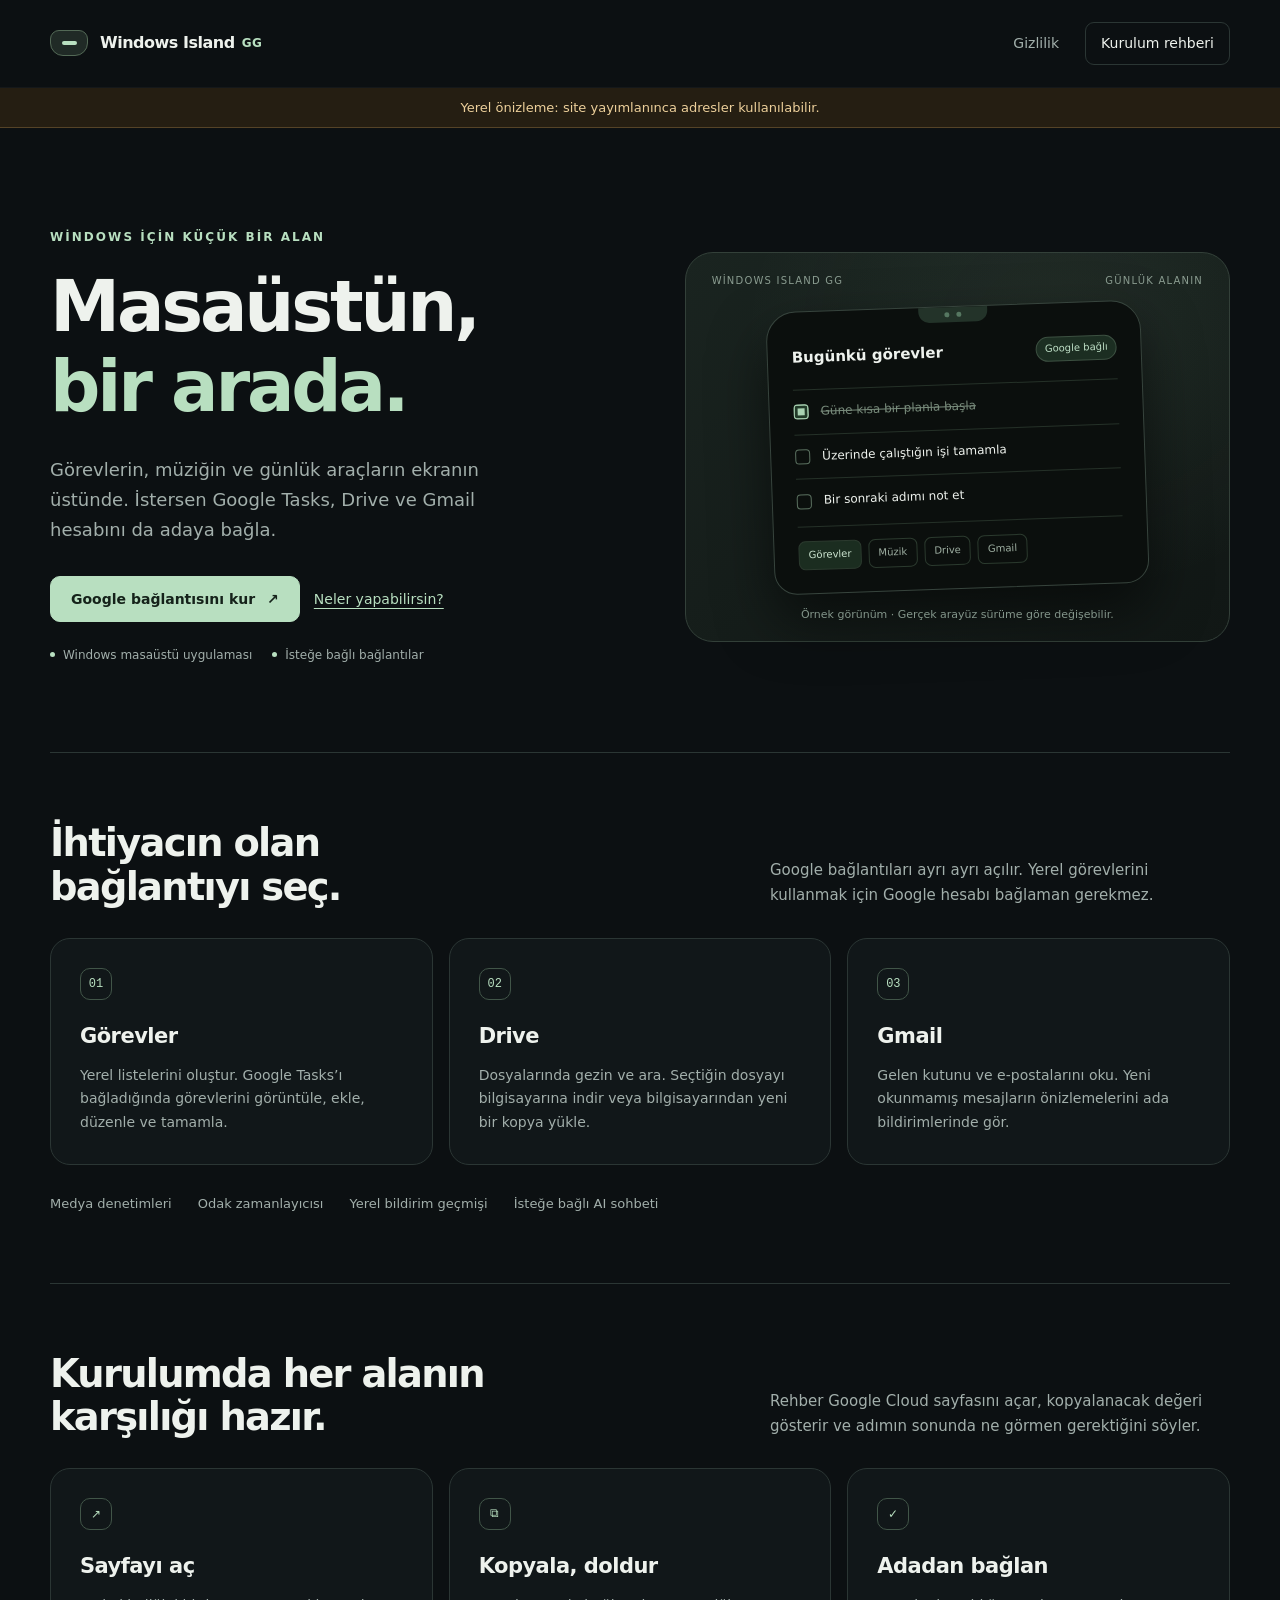
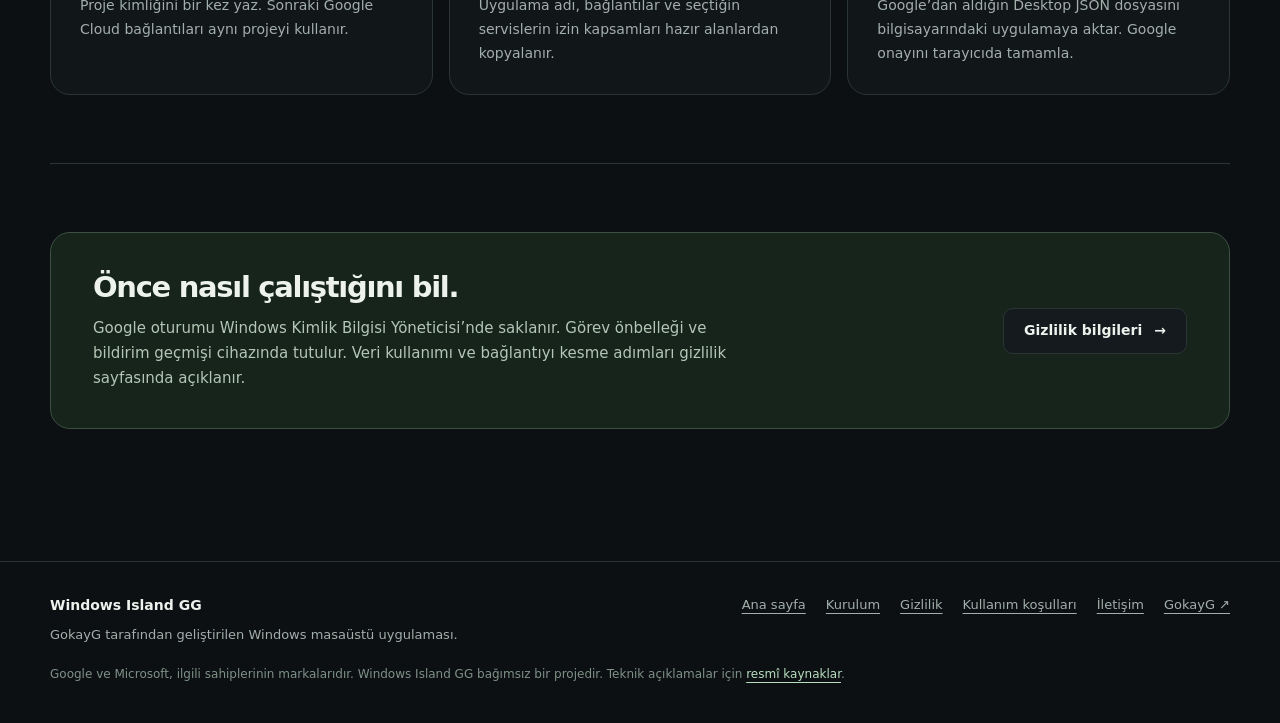
==== index.html @ 5be058dc "Publish Windows Island GG information and Google setup guide" ====
<!doctype html>
<html lang="tr"><head><meta charset="utf-8"><meta name="viewport" content="width=device-width,initial-scale=1"><meta name="theme-color" content="#0c1012"><meta name="description" content="Windows Island GG: görevler, medya ve isteğe bağlı Google bağlantıları için Windows masaüstü adası. Adım adım Google kurulum rehberi."><meta name="referrer" content="strict-origin-when-cross-origin"><title>Masaüstün, bir arada · Windows Island GG</title><link rel="stylesheet" href="assets/site.css"><script src="assets/setup.js" defer></script></head><body><a class="skip-link" href="#main">İçeriğe geç</a>
<header class="site-header"><div class="container header-inner"><a class="brand" href="index.html" aria-label="Windows Island GG ana sayfa"><span class="brand-mark" aria-hidden="true"></span>Windows Island <span>GG</span></a><nav class="header-nav" aria-label="Ana gezinme"><a href="privacy.html" class="hide-mobile">Gizlilik</a><a href="setup.html" class="nav-action">Kurulum rehberi</a></nav></div></header>
<div class="local-preview" data-local-preview hidden>Yerel önizleme: site yayımlanınca adresler kullanılabilir.</div><main id="main"><div class="container"><section class="hero"><div><p class="eyebrow">Windows için küçük bir alan</p><h1>Masaüstün,<br><span>bir arada.</span></h1><p class="hero-description">Görevlerin, müziğin ve günlük araçların ekranın üstünde. İstersen Google Tasks, Drive ve Gmail hesabını da adaya bağla.</p><div class="hero-actions"><a class="button primary" href="setup.html">Google bağlantısını kur <span aria-hidden="true">↗</span></a><a class="text-link" href="#features">Neler yapabilirsin?</a></div><div class="hero-meta"><span>Windows masaüstü uygulaması</span><span>İsteğe bağlı bağlantılar</span></div></div><div class="product-stage" role="img" aria-label="Örnek ada görünümü: görev listesi, müzik, Drive ve Gmail sekmeleri"><div class="stage-top"><span>Windows Island GG</span><span>Günlük alanın</span></div><div class="island-demo" aria-hidden="true"><div class="demo-camera"><i></i><i></i></div><div class="demo-header"><strong>Bugünkü görevler</strong><span class="demo-pill">Google bağlı</span></div><div class="demo-row done">Güne kısa bir planla başla</div><div class="demo-row">Üzerinde çalıştığın işi tamamla</div><div class="demo-row">Bir sonraki adımı not et</div><div class="demo-tabs"><span>Görevler</span><span>Müzik</span><span>Drive</span><span>Gmail</span></div></div><p class="stage-bottom">Örnek görünüm · Gerçek arayüz sürüme göre değişebilir.</p></div></section>
<section class="section" id="features"><div class="section-heading"><h2>İhtiyacın olan<br>bağlantıyı seç.</h2><p>Google bağlantıları ayrı ayrı açılır. Yerel görevlerini kullanmak için Google hesabı bağlaman gerekmez.</p></div><div class="feature-grid"><article class="feature"><span class="feature-number" aria-hidden="true">01</span><h3>Görevler</h3><p>Yerel listelerini oluştur. Google Tasks’ı bağladığında görevlerini görüntüle, ekle, düzenle ve tamamla.</p></article><article class="feature"><span class="feature-number" aria-hidden="true">02</span><h3>Drive</h3><p>Dosyalarında gezin ve ara. Seçtiğin dosyayı bilgisayarına indir veya bilgisayarından yeni bir kopya yükle.</p></article><article class="feature"><span class="feature-number" aria-hidden="true">03</span><h3>Gmail</h3><p>Gelen kutunu ve e-postalarını oku. Yeni okunmamış mesajların önizlemelerini ada bildirimlerinde gör.</p></article></div><div class="quiet-row"><span>Medya denetimleri</span><span>Odak zamanlayıcısı</span><span>Yerel bildirim geçmişi</span><span>İsteğe bağlı AI sohbeti</span></div></section>
<section class="section"><div class="section-heading"><h2>Kurulumda her alanın<br>karşılığı hazır.</h2><p>Rehber Google Cloud sayfasını açar, kopyalanacak değeri gösterir ve adımın sonunda ne görmen gerektiğini söyler.</p></div><div class="feature-grid"><article class="feature"><span class="feature-number" aria-hidden="true">↗</span><h3>Sayfayı aç</h3><p>Proje kimliğini bir kez yaz. Sonraki Google Cloud bağlantıları aynı projeyi kullanır.</p></article><article class="feature"><span class="feature-number" aria-hidden="true">⧉</span><h3>Kopyala, doldur</h3><p>Uygulama adı, bağlantılar ve seçtiğin servislerin izin kapsamları hazır alanlardan kopyalanır.</p></article><article class="feature"><span class="feature-number" aria-hidden="true">✓</span><h3>Adadan bağlan</h3><p>Google’dan aldığın Desktop JSON dosyasını bilgisayarındaki uygulamaya aktar. Google onayını tarayıcıda tamamla.</p></article></div></section>
<section class="section"><div class="callout"><div><h2>Önce nasıl çalıştığını bil.</h2><p>Google oturumu Windows Kimlik Bilgisi Yöneticisi’nde saklanır. Görev önbelleği ve bildirim geçmişi cihazında tutulur. Veri kullanımı ve bağlantıyı kesme adımları gizlilik sayfasında açıklanır.</p></div><a class="button" href="privacy.html">Gizlilik bilgileri <span aria-hidden="true">→</span></a></div></section></div></main><footer class="site-footer"><div class="container"><div class="footer-top"><div class="footer-brand">Windows Island GG<small>GokayG tarafından geliştirilen Windows masaüstü uygulaması.</small></div><nav class="footer-links" aria-label="Alt bilgi"><a href="index.html">Ana sayfa</a><a href="setup.html">Kurulum</a><a href="privacy.html">Gizlilik</a><a href="terms.html">Kullanım koşulları</a><a href="mailto:ggunduz54@gmail.com">İletişim</a><a href="https://github.com/GokayG" target="_blank" rel="noopener noreferrer">GokayG ↗</a></nav></div><p class="footer-meta">Google ve Microsoft, ilgili sahiplerinin markalarıdır. Windows Island GG bağımsız bir projedir. Teknik açıklamalar için <a href="setup.html#sources">resmî kaynaklar</a>.</p></div></footer></body></html>
---- assets/site.css ----
@charset "UTF-8";
:root{color-scheme:dark;--bg:#0c1012;--panel:#141a1d;--panel-soft:#111719;--ink:#eef2ed;--muted:#a2afab;--line:#2b3634;--mint:#b8dfc0;--mint-dark:#17291e;--amber:#edd09b;--radius:20px;font-family:Inter,"Segoe UI",system-ui,-apple-system,BlinkMacSystemFont,sans-serif;font-synthesis:none}
*{box-sizing:border-box}html{scroll-behavior:smooth;scroll-padding-top:100px}body{margin:0;background:var(--bg);color:var(--ink);font-size:16px;line-height:1.65}button,input,textarea{font:inherit}a{color:var(--mint);text-decoration-thickness:1px;text-underline-offset:4px}a:hover{color:#ddf4e0}button,a,input,textarea,summary{touch-action:manipulation}button{cursor:pointer}button:disabled{cursor:default;opacity:.4}a:focus-visible,button:focus-visible,input:focus-visible,textarea:focus-visible,summary:focus-visible{outline:3px solid var(--mint);outline-offset:4px}h1,h2,h3,p{margin:0}h1,h2,h3{line-height:1.13;letter-spacing:-.045em}h1{font-size:clamp(40px,5.5vw,76px);font-weight:620}h2{font-size:clamp(28px,3vw,42px);font-weight:600}h3{font-size:21px;font-weight:600;letter-spacing:-.025em}p+p{margin-top:16px}ul,ol{padding-left:22px}li+li{margin-top:9px}strong{font-weight:650;color:var(--ink)}code{font: .89em "Cascadia Code",Consolas,monospace;overflow-wrap:anywhere}small{font-size:13px}.container{width:min(1180px,calc(100% - 64px));margin:0 auto}.muted{color:var(--muted)}.eyebrow{font-size:12px;text-transform:uppercase;letter-spacing:.17em;font-weight:650;color:var(--mint);margin-bottom:20px}.skip-link{position:fixed;top:8px;left:8px;z-index:100;transform:translateY(-160%);padding:12px 18px;border-radius:10px;background:var(--mint);color:#101913}.skip-link:focus{transform:none}.site-header{height:88px;border-bottom:1px solid #ffffff09;display:flex;align-items:center}.header-inner{display:flex;align-items:center;justify-content:space-between;gap:24px}.brand{display:flex;align-items:center;gap:12px;color:var(--ink);text-decoration:none;font-weight:650;letter-spacing:-.03em;font-size:16px}.brand-mark{width:38px;height:26px;background:#202a26;border:1px solid #536956;border-radius:9px 9px 13px 13px;display:grid;place-items:center}.brand-mark:after{content:"";width:15px;height:4px;border-radius:9px;background:var(--mint)}.brand span:last-child{color:var(--mint);font-size:12px;letter-spacing:.04em;margin-left:-5px}.header-nav{display:flex;align-items:center;gap:26px;font-size:14px}.header-nav a{color:var(--muted);text-decoration:none}.header-nav a[aria-current="page"],.header-nav a:hover{color:var(--ink)}.header-nav .nav-action{padding:9px 15px;border:1px solid var(--line);border-radius:9px;color:var(--ink)}.local-preview{padding:9px 20px;text-align:center;font-size:13px;color:var(--amber);background:#251e12;border-bottom:1px solid #554327}.local-preview[hidden]{display:none}.hero{padding:100px 0 86px;display:grid;grid-template-columns:1.05fr 1fr;align-items:center;gap:62px}.hero h1 span{color:var(--mint)}.hero-description{font-size:18px;line-height:1.65;color:var(--muted);max-width:500px;margin-top:28px}.hero-actions{display:flex;align-items:center;flex-wrap:wrap;gap:14px;margin-top:32px}.button{display:inline-flex;align-items:center;justify-content:center;gap:12px;min-height:46px;padding:12px 20px;border:1px solid var(--line);border-radius:10px;background:var(--panel);color:var(--ink);text-decoration:none;font-size:14px;font-weight:600;line-height:1.4}.button:hover{border-color:#708578;color:var(--ink);background:#202925}.button.primary{color:#15221a;background:var(--mint);border-color:var(--mint)}.button.primary:hover{background:#cce9d1;border-color:#cce9d1}.text-link{font-size:14px}.hero-meta{margin-top:24px;display:flex;gap:20px;flex-wrap:wrap;font-size:12px;color:var(--muted)}.hero-meta span:before{content:"";display:inline-block;width:5px;height:5px;background:var(--mint);border-radius:100%;margin-right:8px;vertical-align:2px}.product-stage{min-height:390px;position:relative;display:flex;align-items:center;justify-content:center;border:1px solid #334039;border-radius:28px;background:radial-gradient(ellipse at 70% 20%,#a9d6af13,transparent 60%),linear-gradient(145deg,#1a2420,#111715);padding:45px 28px}.stage-top{position:absolute;left:26px;top:20px;right:26px;display:flex;justify-content:space-between;font-size:10px;letter-spacing:.12em;text-transform:uppercase;color:#8b9d91}.stage-bottom{position:absolute;bottom:17px;left:26px;right:26px;text-align:center;font-size:11px;color:#83958a}.island-demo{width:100%;max-width:375px;border:1px solid #37443d;background:#0b0f0d;box-shadow:0 26px 55px #0008;border-radius:30px 30px 23px 23px;padding:0 24px 23px;transform:rotate(-2deg)}.demo-camera{width:69px;height:15px;border-radius:0 0 11px 11px;margin:0 auto 18px;background:#233329;display:flex;justify-content:center;align-items:center;gap:7px}.demo-camera i{width:5px;height:5px;border-radius:50%;background:#567761}.demo-header{display:flex;justify-content:space-between;align-items:center;margin-bottom:19px;font-size:11px;color:#9cab9f}.demo-header strong{font-size:15px}.demo-pill{border:1px solid #3c5041;background:#1c2e22;padding:3px 8px;border-radius:20px;color:#bddec5;font-size:10px}.demo-row{display:flex;gap:12px;align-items:center;border-top:1px solid #253128;padding:12px 0;font-size:12px}.demo-row:before{content:"";width:13px;height:13px;flex:none;border:1px solid #5b7160;border-radius:4px}.demo-row.done{color:#788b7b;text-decoration:line-through}.demo-row.done:before{background:#a9d2b2;border-color:#a9d2b2;box-shadow:inset 0 0 0 3px #213a28}.demo-tabs{display:flex;gap:7px;border-top:1px solid #253128;padding-top:14px;margin-top:3px}.demo-tabs span{font-size:10px;padding:5px 9px;border:1px solid #2b3a2e;border-radius:7px;color:#9eafa2}.demo-tabs span:first-child{color:#cee6d2;background:#1b2d20}.section{padding:68px 0;border-top:1px solid var(--line)}.section-heading{display:flex;align-items:flex-end;justify-content:space-between;gap:28px;margin-bottom:30px}.section-heading p{color:var(--muted);max-width:460px;font-size:15px}.feature-grid{display:grid;grid-template-columns:repeat(3,1fr);gap:16px}.feature{background:var(--panel-soft);border:1px solid var(--line);border-radius:var(--radius);padding:29px;min-width:0}.feature-number{display:inline-flex;align-items:center;justify-content:center;width:32px;height:32px;border:1px solid #415548;border-radius:10px;color:var(--mint);font:12px Consolas,monospace;margin-bottom:25px}.feature p{font-size:14px;line-height:1.7;margin-top:15px;color:var(--muted)}.quiet-row{display:flex;gap:26px;flex-wrap:wrap;margin-top:28px;color:var(--muted);font-size:13px}.callout{padding:38px 42px;border:1px solid #3c5142;border-radius:var(--radius);background:#16241b;display:flex;gap:30px;justify-content:space-between;align-items:center}.callout h2{font-size:29px}.callout p{margin-top:12px;color:#b3c6b7;max-width:670px;font-size:15px}.callout .button{flex:none}.site-footer{border-top:1px solid var(--line);padding:32px 0 38px;margin-top:64px}.footer-top{display:flex;justify-content:space-between;gap:30px;align-items:flex-start}.footer-links{display:flex;gap:20px;flex-wrap:wrap;font-size:13px}.footer-links a{color:var(--muted)}.footer-meta{font-size:12px;color:#7f9187;margin-top:20px;max-width:900px}.footer-brand{font-size:14px;font-weight:600}.footer-brand small{display:block;color:var(--muted);font-weight:400;margin-top:6px}.page-heading{padding:66px 0 42px;max-width:850px}.page-heading h1{font-size:clamp(36px,4.7vw,60px)}.page-heading p:not(.eyebrow){color:var(--muted);margin-top:21px;max-width:750px;font-size:17px}.page-heading .meta{font-size:13px;margin-top:15px}.wizard-layout{display:grid;grid-template-columns:220px minmax(0,1fr);gap:35px;align-items:start}.wizard-sidebar{position:sticky;top:24px}.step-nav{display:grid;gap:6px}.step-link{display:flex;gap:13px;align-items:center;background:transparent;border:1px solid transparent;color:var(--muted);border-radius:12px;text-align:left;padding:12px 13px;font-size:14px;line-height:1.3;min-height:51px}.step-link span{font:12px Consolas,monospace;color:#7b9383;min-width:16px}.step-link[aria-current="step"]{color:var(--ink);border-color:#3b5142;background:#19251d}.step-link[aria-current="step"] span{color:var(--mint)}.sidebar-note{font-size:12px;line-height:1.6;color:#8e9f94;margin:25px 13px 0}.wizard-main{min-width:0}.wizard-topbar{display:flex;align-items:center;justify-content:space-between;gap:12px;margin-bottom:16px;font-size:12px;color:var(--muted)}.wizard-topbar strong{font:12px Consolas,monospace;color:var(--mint)}.step-panel{border:1px solid var(--line);background:var(--panel-soft);border-radius:var(--radius);padding:35px 36px}.step-panel[hidden]{display:none}.step-panel h2{font-size:29px;letter-spacing:-.035em;margin-bottom:16px}.step-intro{color:var(--muted);font-size:15px;margin-bottom:25px;line-height:1.7}.step-open{margin-bottom:25px}.field{margin:22px 0}.field label,.field-title{display:block;font-size:13px;font-weight:600;margin-bottom:8px}.field label span,.field-title span{color:var(--muted);font-weight:400}.copy-row{display:flex;align-items:stretch;gap:8px;min-width:0}.copy-row input,.copy-row textarea{min-width:0;flex:1}.copy-row .copy{flex:none}.field input,.field textarea,.copy-value{background:#0c1210;border:1px solid #34423a;border-radius:9px;color:var(--ink);padding:12px 13px;width:100%;min-height:46px;font-size:14px}.field input[readonly],.field textarea[readonly]{color:#c0d3c5;font-family:"Cascadia Code",Consolas,monospace;font-size:13px}.field input::placeholder{color:#798d7e}.field input[aria-invalid="true"]{border-color:#cda676}.field textarea{resize:vertical;line-height:1.65}.copy{font-size:12px;background:#202d24;border:1px solid #425648;color:#cce2d1;border-radius:9px;padding:9px 13px;min-width:78px}.copy:hover{background:#2b3c30}.field-note{margin-top:8px!important;font-size:12px!important;line-height:1.6;color:var(--muted)}.field-error{font-size:12px;color:var(--amber);margin-top:7px;min-height:18px}.note{border-left:2px solid #6f9276;padding:12px 17px;background:#1b2a204d;color:#b5c7b9;font-size:13px;line-height:1.75;border-radius:0 8px 8px 0;margin:22px 0}.note.warning{border-color:#bda06a;color:#d0c2aa;background:#392d191f}.note p+p{margin-top:9px}.expected{display:flex;gap:11px;align-items:flex-start;padding:15px 17px;border:1px solid #354f3d;border-radius:10px;color:#c5ddcb;background:#16271b66;font-size:13px;margin-top:28px;line-height:1.65}.expected:before{content:"✓";font-weight:700;color:var(--mint)}.expected strong{color:#d6eadb}.service-picker{border:0;padding:0;margin:0 0 24px;display:grid;grid-template-columns:repeat(3,1fr);gap:10px}.service-picker legend{font-size:13px;font-weight:600;margin-bottom:12px}.service-choice{display:flex;flex-direction:column;gap:8px;border:1px solid #35463a;background:#111a14;border-radius:11px;padding:15px;font-size:13px;cursor:pointer}.service-choice:has(input:checked){border-color:#9cbd9f;background:#1c2d21}.service-choice .choice-title{display:flex;align-items:center;gap:8px;font-size:14px;font-weight:600}.service-choice input{accent-color:#bbdec2;width:16px;height:16px;margin:0}.service-choice small{font-size:11px;line-height:1.6;color:var(--muted)}.api-list{display:grid;gap:10px}.api-row{display:flex;align-items:center;justify-content:space-between;gap:15px;padding:16px;border:1px solid var(--line);border-radius:12px}.api-row[hidden]{display:none}.api-row strong{font-size:14px}.api-row small{display:block;font-size:12px;color:var(--muted);margin-top:3px}.api-row .button{min-height:40px;padding:9px 13px;flex:none;font-size:12px}.scope-list{font-size:12px;color:var(--muted);line-height:1.8;overflow-wrap:anywhere;font-family:"Cascadia Code",Consolas,monospace}.scope-list li+li{margin-top:5px}.steps-inline{font-size:14px;color:var(--muted);line-height:1.8}.steps-inline li::marker{color:var(--mint);font-weight:600}details{border-top:1px solid var(--line);padding:18px 0;margin-top:14px;font-size:14px;color:var(--muted)}details summary{color:var(--ink);font-size:14px;cursor:pointer;font-weight:600;line-height:1.5}details>p{margin-top:16px}details .field{margin:18px 0}.wizard-controls{display:flex;align-items:center;justify-content:space-between;gap:15px;margin-top:18px}.wizard-controls .button{min-width:120px}.wizard-status{font-size:13px;min-height:24px;line-height:1.6;color:var(--mint);margin:15px 1px 0}.source-note{font-size:12px;line-height:1.8;color:var(--muted);margin-top:20px}.source-note a{color:#a2c5aa}.setup-bottom{margin-top:46px;border-top:1px solid var(--line);padding-top:32px}.setup-bottom h2{font-size:25px;margin-bottom:22px}.faq{max-width:900px}.faq details{margin:0;padding:21px 0}.faq details p{line-height:1.8;font-size:14px}.legal-wrap{display:grid;grid-template-columns:220px minmax(0,780px);gap:45px;align-items:start}.legal-nav{position:sticky;top:30px;display:grid;gap:12px;font-size:13px;padding-top:6px}.legal-nav a{color:var(--muted);text-decoration:none}.legal-content{min-width:0}.legal-content section{border-top:1px solid var(--line);padding-top:25px;margin-bottom:36px}.legal-content h2{font-size:24px;letter-spacing:-.025em;margin-bottom:18px}.legal-content h3{font-size:17px;margin:24px 0 10px;letter-spacing:-.015em}.legal-content p,.legal-content li{font-size:14px;line-height:1.9;color:#b8c4bd}.legal-content .legal-lead{font-size:16px;color:#d3ddd6;padding:22px 25px;border:1px solid #3b4f42;background:#18241d;border-radius:14px;margin-bottom:34px}.legal-table{border-collapse:collapse;width:100%;font-size:13px;line-height:1.8;margin:20px 0}.legal-table th,.legal-table td{text-align:left;vertical-align:top;border-bottom:1px solid var(--line);padding:14px 12px}.legal-table th{color:var(--mint);font-size:12px}.legal-table td{color:#b8c4bd}.legal-table td:first-child{color:var(--ink);font-weight:600;width:24%}.table-scroll{overflow-x:auto}.legal-content .source-note{font-size:12px}.no-js{margin:20px 0;padding:15px 20px;border:1px solid var(--line);border-radius:10px;color:var(--amber);font-size:14px}
@media(max-width:1000px){.hero{gap:35px;padding-top:70px}.hero h1{font-size:57px}.product-stage{min-height:360px;padding:42px 20px}.feature{padding:23px}.wizard-layout{grid-template-columns:190px minmax(0,1fr);gap:25px}.step-panel{padding:28px}.service-picker{grid-template-columns:1fr}.service-choice{flex-direction:row;gap:15px;align-items:center}.service-choice .choice-title{width:90px;flex:none}.legal-wrap{grid-template-columns:180px minmax(0,1fr);gap:30px}}
@media(max-width:760px){.container{width:calc(100% - 36px)}.site-header{height:75px}.brand{gap:8px;font-size:14px}.brand-mark{width:31px;height:23px}.header-nav{gap:15px;font-size:12px}.header-nav .hide-mobile{display:none}.header-nav .nav-action{padding:8px 10px}.hero{grid-template-columns:1fr;padding:52px 0;gap:43px}.hero h1{font-size:clamp(45px,8vw,60px)}.hero-description{font-size:16px;margin-top:23px;max-width:560px}.hero-actions{margin-top:26px}.product-stage{min-height:350px;width:100%;max-width:560px}.island-demo{max-width:350px}.section{padding:45px 0}.section-heading{display:block}.section-heading p{margin-top:18px}.feature-grid{grid-template-columns:1fr}.feature{padding:24px;min-height:auto}.feature-number{margin-bottom:20px}.feature p{max-width:600px}.callout{padding:29px;display:block}.callout .button{margin-top:22px}.callout h2{font-size:27px}.footer-top{flex-direction:column;gap:23px}.footer-links{gap:14px 20px}.site-footer{margin-top:45px}.page-heading{padding:45px 0 31px}.page-heading h1{font-size:42px}.page-heading p:not(.eyebrow){font-size:15px;margin-top:18px}.wizard-layout{grid-template-columns:1fr;gap:20px}.wizard-sidebar{position:static;min-width:0}.step-nav{display:flex;overflow-x:auto;gap:7px;padding:2px 1px 8px;scrollbar-width:thin}.step-link{min-width:123px;padding:11px;gap:8px;font-size:12px;min-height:44px}.sidebar-note{display:none}.step-panel{padding:25px 22px;border-radius:16px}.step-panel h2{font-size:26px}.step-intro{font-size:14px}.wizard-topbar{font-size:11px}.wizard-controls .button{min-width:112px}.field input[readonly],.field textarea[readonly]{font-size:12px}.copy{min-width:70px;padding:9px 11px}.api-row{padding:14px;gap:10px}.api-row .button{padding:8px 10px}.legal-wrap{display:block}.legal-nav{position:static;display:flex;flex-wrap:wrap;gap:10px 18px;margin-bottom:30px;font-size:12px}.legal-content section{margin-bottom:29px}.legal-content .legal-lead{padding:19px 21px;font-size:15px}.legal-table th,.legal-table td{padding:11px 9px}.legal-table td:first-child{width:28%}.table-scroll{margin-left:-4px;margin-right:-4px}}
@media(max-width:390px){.container{width:calc(100% - 28px)}.brand{font-size:13px}.header-nav{gap:10px}.header-nav .nav-action{font-size:11px}.hero h1{font-size:44px}.page-heading h1{font-size:37px}.step-panel{padding:23px 18px}.service-choice{gap:9px}.service-choice .choice-title{width:82px}.api-row{align-items:flex-start}.api-row small{font-size:11px}.copy{min-width:64px;font-size:11px}.button{padding:11px 16px}.legal-table{font-size:12px}}
@media(prefers-reduced-motion:reduce){html{scroll-behavior:auto}*,*:before,*:after{transition:none!important;animation:none!important}}
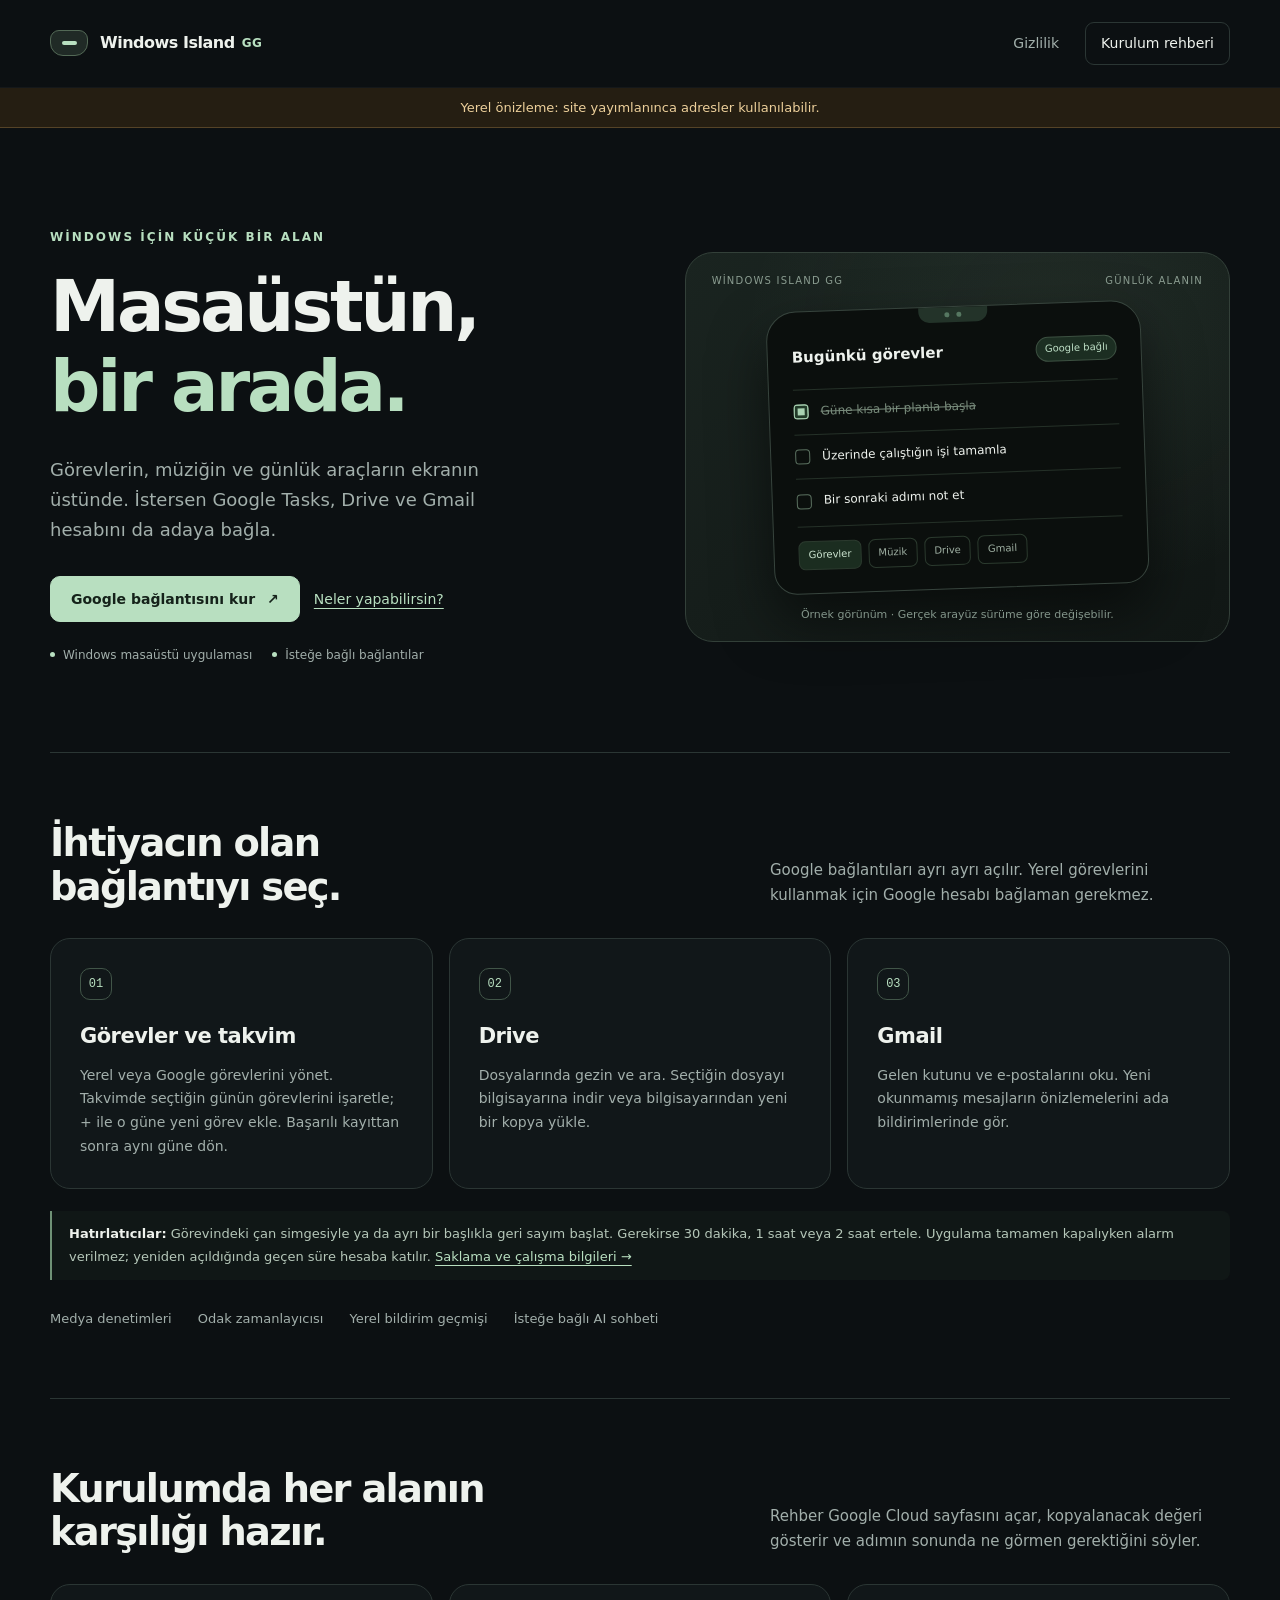
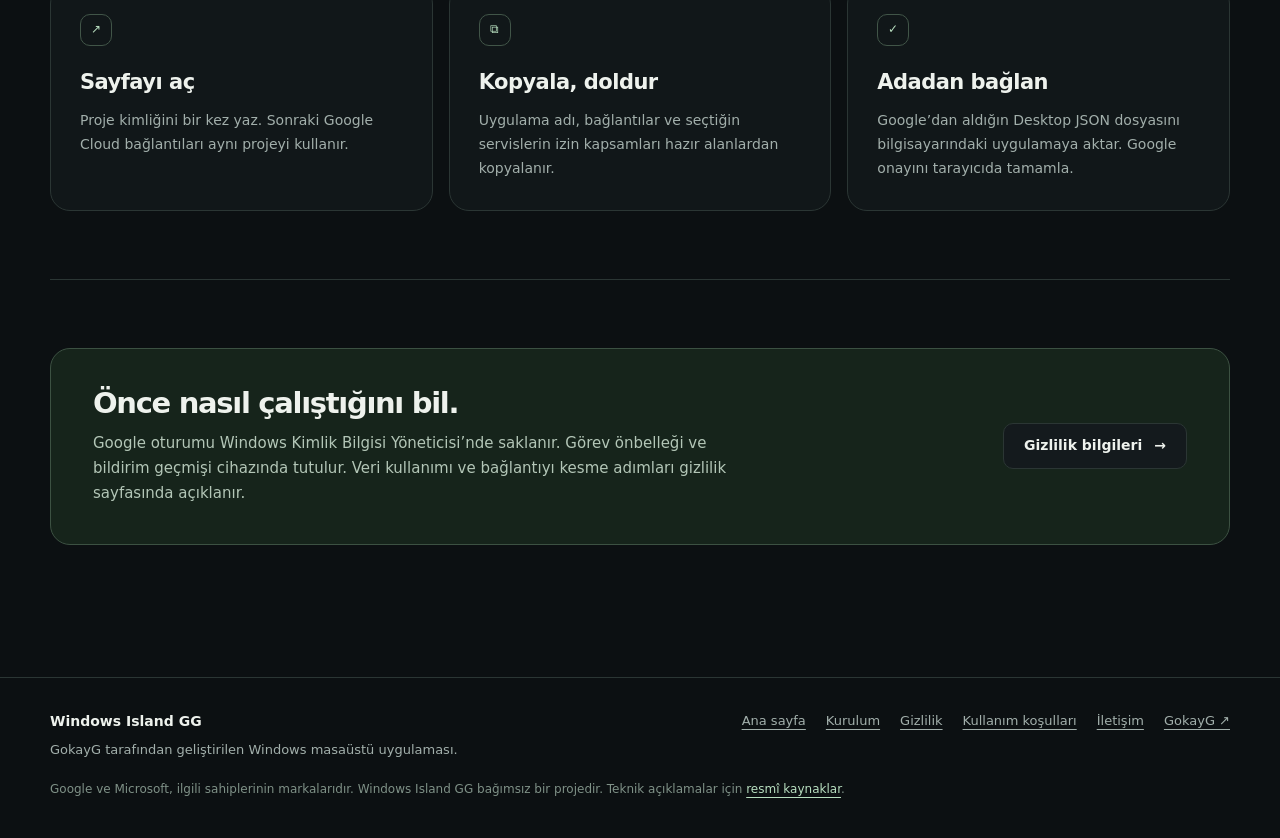
==== commit f3b6a43f: "Publish Windows Island GG information and Google setup guide" ====
--- a/index.html
+++ b/index.html
@@ -2,6 +2,6 @@
 <html lang="tr"><head><meta charset="utf-8"><meta name="viewport" content="width=device-width,initial-scale=1"><meta name="theme-color" content="#0c1012"><meta name="description" content="Windows Island GG: görevler, medya ve isteğe bağlı Google bağlantıları için Windows masaüstü adası. Adım adım Google kurulum rehberi."><meta name="referrer" content="strict-origin-when-cross-origin"><title>Masaüstün, bir arada · Windows Island GG</title><link rel="stylesheet" href="assets/site.css"><script src="assets/setup.js" defer></script></head><body><a class="skip-link" href="#main">İçeriğe geç</a>
 <header class="site-header"><div class="container header-inner"><a class="brand" href="index.html" aria-label="Windows Island GG ana sayfa"><span class="brand-mark" aria-hidden="true"></span>Windows Island <span>GG</span></a><nav class="header-nav" aria-label="Ana gezinme"><a href="privacy.html" class="hide-mobile">Gizlilik</a><a href="setup.html" class="nav-action">Kurulum rehberi</a></nav></div></header>
 <div class="local-preview" data-local-preview hidden>Yerel önizleme: site yayımlanınca adresler kullanılabilir.</div><main id="main"><div class="container"><section class="hero"><div><p class="eyebrow">Windows için küçük bir alan</p><h1>Masaüstün,<br><span>bir arada.</span></h1><p class="hero-description">Görevlerin, müziğin ve günlük araçların ekranın üstünde. İstersen Google Tasks, Drive ve Gmail hesabını da adaya bağla.</p><div class="hero-actions"><a class="button primary" href="setup.html">Google bağlantısını kur <span aria-hidden="true">↗</span></a><a class="text-link" href="#features">Neler yapabilirsin?</a></div><div class="hero-meta"><span>Windows masaüstü uygulaması</span><span>İsteğe bağlı bağlantılar</span></div></div><div class="product-stage" role="img" aria-label="Örnek ada görünümü: görev listesi, müzik, Drive ve Gmail sekmeleri"><div class="stage-top"><span>Windows Island GG</span><span>Günlük alanın</span></div><div class="island-demo" aria-hidden="true"><div class="demo-camera"><i></i><i></i></div><div class="demo-header"><strong>Bugünkü görevler</strong><span class="demo-pill">Google bağlı</span></div><div class="demo-row done">Güne kısa bir planla başla</div><div class="demo-row">Üzerinde çalıştığın işi tamamla</div><div class="demo-row">Bir sonraki adımı not et</div><div class="demo-tabs"><span>Görevler</span><span>Müzik</span><span>Drive</span><span>Gmail</span></div></div><p class="stage-bottom">Örnek görünüm · Gerçek arayüz sürüme göre değişebilir.</p></div></section>
-<section class="section" id="features"><div class="section-heading"><h2>İhtiyacın olan<br>bağlantıyı seç.</h2><p>Google bağlantıları ayrı ayrı açılır. Yerel görevlerini kullanmak için Google hesabı bağlaman gerekmez.</p></div><div class="feature-grid"><article class="feature"><span class="feature-number" aria-hidden="true">01</span><h3>Görevler</h3><p>Yerel listelerini oluştur. Google Tasks’ı bağladığında görevlerini görüntüle, ekle, düzenle ve tamamla.</p></article><article class="feature"><span class="feature-number" aria-hidden="true">02</span><h3>Drive</h3><p>Dosyalarında gezin ve ara. Seçtiğin dosyayı bilgisayarına indir veya bilgisayarından yeni bir kopya yükle.</p></article><article class="feature"><span class="feature-number" aria-hidden="true">03</span><h3>Gmail</h3><p>Gelen kutunu ve e-postalarını oku. Yeni okunmamış mesajların önizlemelerini ada bildirimlerinde gör.</p></article></div><div class="quiet-row"><span>Medya denetimleri</span><span>Odak zamanlayıcısı</span><span>Yerel bildirim geçmişi</span><span>İsteğe bağlı AI sohbeti</span></div></section>
+<section class="section" id="features"><div class="section-heading"><h2>İhtiyacın olan<br>bağlantıyı seç.</h2><p>Google bağlantıları ayrı ayrı açılır. Yerel görevlerini kullanmak için Google hesabı bağlaman gerekmez.</p></div><div class="feature-grid"><article class="feature"><span class="feature-number" aria-hidden="true">01</span><h3>Görevler ve takvim</h3><p>Yerel veya Google görevlerini yönet. Takvimde seçtiğin günün görevlerini işaretle; + ile o güne yeni görev ekle. Başarılı kayıttan sonra aynı güne dön.</p></article><article class="feature"><span class="feature-number" aria-hidden="true">02</span><h3>Drive</h3><p>Dosyalarında gezin ve ara. Seçtiğin dosyayı bilgisayarına indir veya bilgisayarından yeni bir kopya yükle.</p></article><article class="feature"><span class="feature-number" aria-hidden="true">03</span><h3>Gmail</h3><p>Gelen kutunu ve e-postalarını oku. Yeni okunmamış mesajların önizlemelerini ada bildirimlerinde gör.</p></article></div><p class="note"><strong>Hatırlatıcılar:</strong> Görevindeki çan simgesiyle ya da ayrı bir başlıkla geri sayım başlat. Gerekirse 30 dakika, 1 saat veya 2 saat ertele. Uygulama tamamen kapalıyken alarm verilmez; yeniden açıldığında geçen süre hesaba katılır. <a href="privacy.html#reminders">Saklama ve çalışma bilgileri →</a></p><div class="quiet-row"><span>Medya denetimleri</span><span>Odak zamanlayıcısı</span><span>Yerel bildirim geçmişi</span><span>İsteğe bağlı AI sohbeti</span></div></section>
 <section class="section"><div class="section-heading"><h2>Kurulumda her alanın<br>karşılığı hazır.</h2><p>Rehber Google Cloud sayfasını açar, kopyalanacak değeri gösterir ve adımın sonunda ne görmen gerektiğini söyler.</p></div><div class="feature-grid"><article class="feature"><span class="feature-number" aria-hidden="true">↗</span><h3>Sayfayı aç</h3><p>Proje kimliğini bir kez yaz. Sonraki Google Cloud bağlantıları aynı projeyi kullanır.</p></article><article class="feature"><span class="feature-number" aria-hidden="true">⧉</span><h3>Kopyala, doldur</h3><p>Uygulama adı, bağlantılar ve seçtiğin servislerin izin kapsamları hazır alanlardan kopyalanır.</p></article><article class="feature"><span class="feature-number" aria-hidden="true">✓</span><h3>Adadan bağlan</h3><p>Google’dan aldığın Desktop JSON dosyasını bilgisayarındaki uygulamaya aktar. Google onayını tarayıcıda tamamla.</p></article></div></section>
 <section class="section"><div class="callout"><div><h2>Önce nasıl çalıştığını bil.</h2><p>Google oturumu Windows Kimlik Bilgisi Yöneticisi’nde saklanır. Görev önbelleği ve bildirim geçmişi cihazında tutulur. Veri kullanımı ve bağlantıyı kesme adımları gizlilik sayfasında açıklanır.</p></div><a class="button" href="privacy.html">Gizlilik bilgileri <span aria-hidden="true">→</span></a></div></section></div></main><footer class="site-footer"><div class="container"><div class="footer-top"><div class="footer-brand">Windows Island GG<small>GokayG tarafından geliştirilen Windows masaüstü uygulaması.</small></div><nav class="footer-links" aria-label="Alt bilgi"><a href="index.html">Ana sayfa</a><a href="setup.html">Kurulum</a><a href="privacy.html">Gizlilik</a><a href="terms.html">Kullanım koşulları</a><a href="mailto:ggunduz54@gmail.com">İletişim</a><a href="https://github.com/GokayG" target="_blank" rel="noopener noreferrer">GokayG ↗</a></nav></div><p class="footer-meta">Google ve Microsoft, ilgili sahiplerinin markalarıdır. Windows Island GG bağımsız bir projedir. Teknik açıklamalar için <a href="setup.html#sources">resmî kaynaklar</a>.</p></div></footer></body></html>
